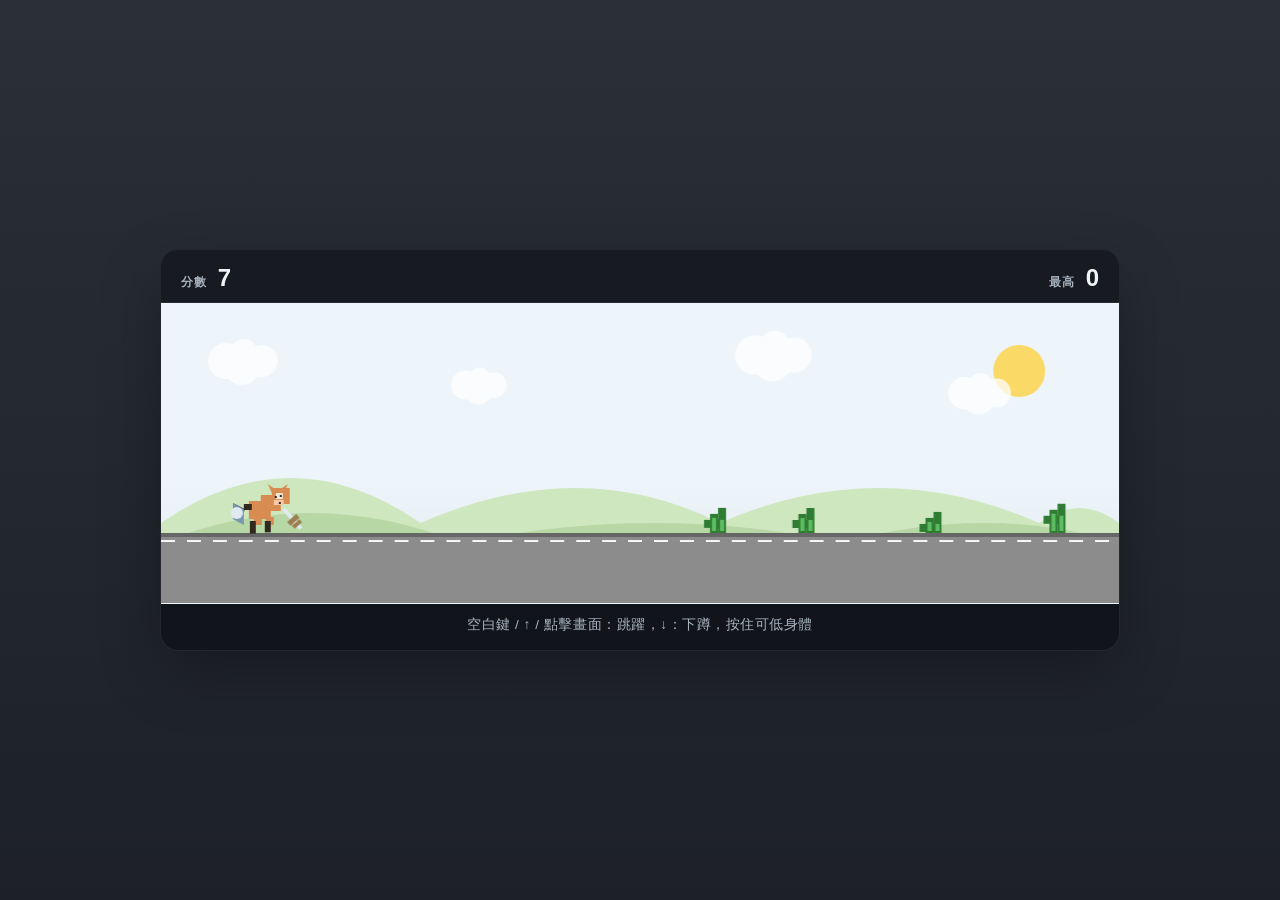
==== index.html @ c773f9b0 "Add files via upload" ====
﻿<!DOCTYPE html>
<html lang="zh-Hant">
  <head>
    <meta charset="UTF-8" />
    <meta name="viewport" content="width=device-width, initial-scale=1.0" />
    <title>Chrome 小恐龍跑酷</title>
    <link rel="stylesheet" href="style.css" />
  </head>
  <body>
    <main class="game-shell">
      <div class="hud">
        <div class="stat">
          <span class="label">分數</span>
          <span id="score">0</span>
        </div>
        <div class="stat">
          <span class="label">最高</span>
          <span id="best">0</span>
        </div>
      </div>

      <canvas id="gameCanvas" width="960" height="300" aria-label="Chrome 小恐龍跑酷遊戲"></canvas>

      <div class="controls">
        <span>空白鍵 / ↑ / 點擊畫面：跳躍，↓：下蹲，按住可低身體</span>
      </div>
    </main>

    <script src="script.js"></script>
  </body>
</html>
---- style.css ----
﻿:root {
  --bg-1: #1d2127;
  --bg-2: #2a2f38;
  --panel: rgba(18, 21, 27, 0.9);
  --line: rgba(255, 255, 255, 0.08);
  --text: #eef4f8;
  --muted: #a8b3be;
}

* { box-sizing: border-box; }

html, body {
  margin: 0;
  min-height: 100%;
  height: 100%;
  font-family: 'Segoe UI', 'Microsoft JhengHei', sans-serif;
  background: linear-gradient(180deg, var(--bg-2), var(--bg-1));
  color: var(--text);
}

body {
  display: grid;
  place-items: center;
  padding: 18px;
}

.game-shell {
  width: min(92vw, 960px);
  background: rgba(17, 20, 27, 0.92);
  border: 1px solid var(--line);
  border-radius: 18px;
  box-shadow: 0 22px 60px rgba(0,0,0,0.28);
  overflow: hidden;
}

.hud {
  display: flex;
  justify-content: space-between;
  align-items: center;
  padding: 14px 20px 10px;
  border-bottom: 1px solid var(--line);
  background: rgba(255,255,255,0.02);
}

.stat {
  display: flex;
  align-items: baseline;
  gap: 10px;
  font-weight: 700;
}

.label {
  color: var(--muted);
  font-size: 0.72rem;
  letter-spacing: 0.12em;
  text-transform: uppercase;
}

#score, #best {
  font-size: clamp(1.15rem, 2vw, 1.5rem);
  color: var(--text);
}

canvas {
  display: block;
  width: 100%;
  height: auto;
  background: linear-gradient(180deg, #edf5fb 0%, #eaf3f9 45%, #e3e9ee 100%);
  border-bottom: 1px solid var(--line);
  user-select: none;
  touch-action: manipulation;
  cursor: pointer;
}

.controls {
  padding: 12px 18px 16px;
  text-align: center;
  font-size: 0.85rem;
  color: var(--muted);
  letter-spacing: 0.04em;
}

@media (max-width: 640px) {
  .game-shell { width: 96vw; }
  .hud { padding-inline: 14px; }
  .controls { font-size: 0.75rem; }
}
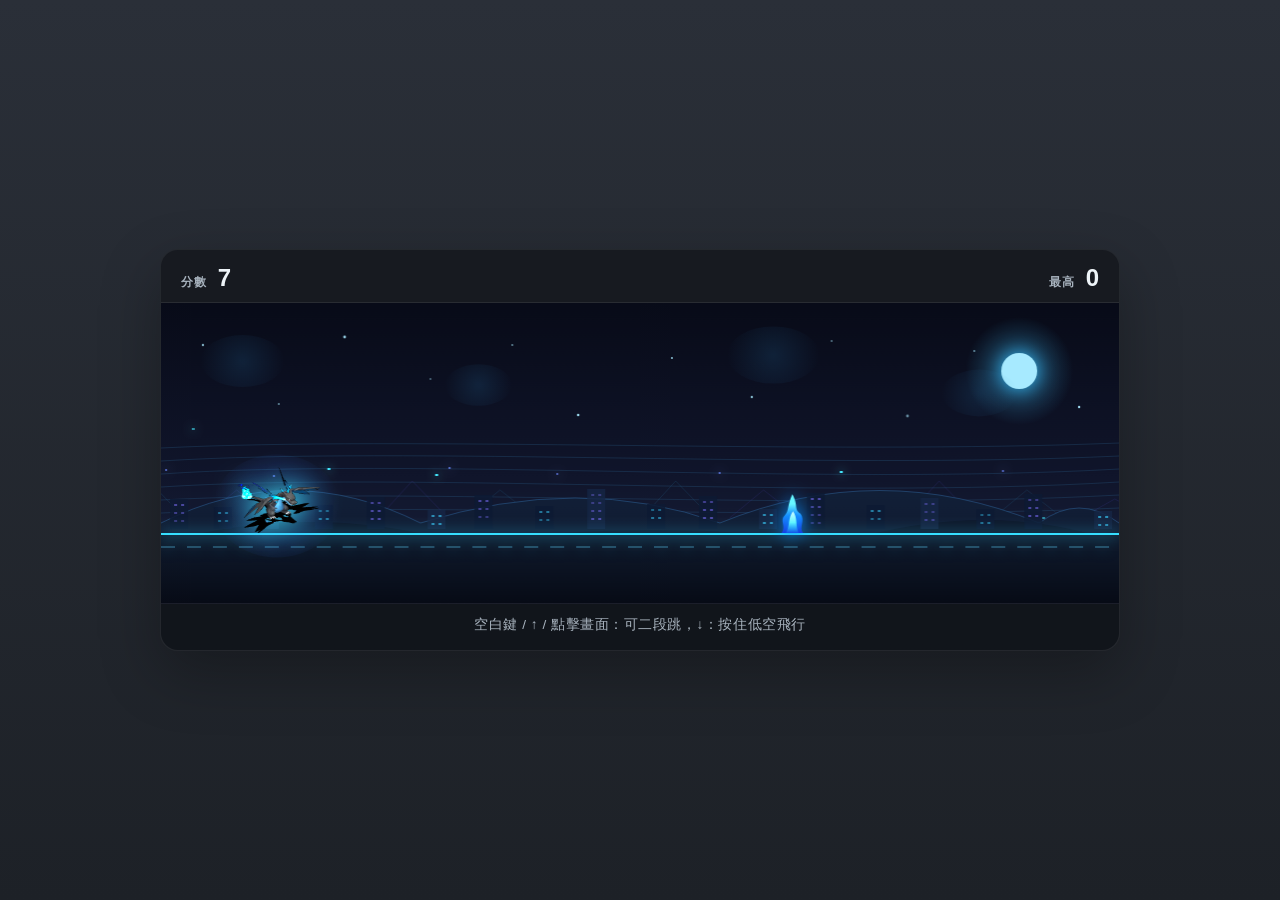
==== commit 5c92609c: "1008" ====
--- a/index.html
+++ b/index.html
@@ -22,7 +22,7 @@
       <canvas id="gameCanvas" width="960" height="300" aria-label="Chrome 小恐龍跑酷遊戲"></canvas>
 
       <div class="controls">
-        <span>空白鍵 / ↑ / 點擊畫面：跳躍，↓：下蹲，按住可低身體</span>
+        <span>空白鍵 / ↑ / 點擊畫面：可二段跳，↓：按住低空飛行</span>
       </div>
     </main>
 
--- a/style.css
+++ b/style.css
@@ -65,7 +65,7 @@
   display: block;
   width: 100%;
   height: auto;
-  background: linear-gradient(180deg, #edf5fb 0%, #eaf3f9 45%, #e3e9ee 100%);
+  background: linear-gradient(180deg, #080b18 0%, #10152b 58%, #1b2440 100%);
   border-bottom: 1px solid var(--line);
   user-select: none;
   touch-action: manipulation;
@@ -84,4 +84,4 @@
   .game-shell { width: 96vw; }
   .hud { padding-inline: 14px; }
   .controls { font-size: 0.75rem; }
-}
+}
